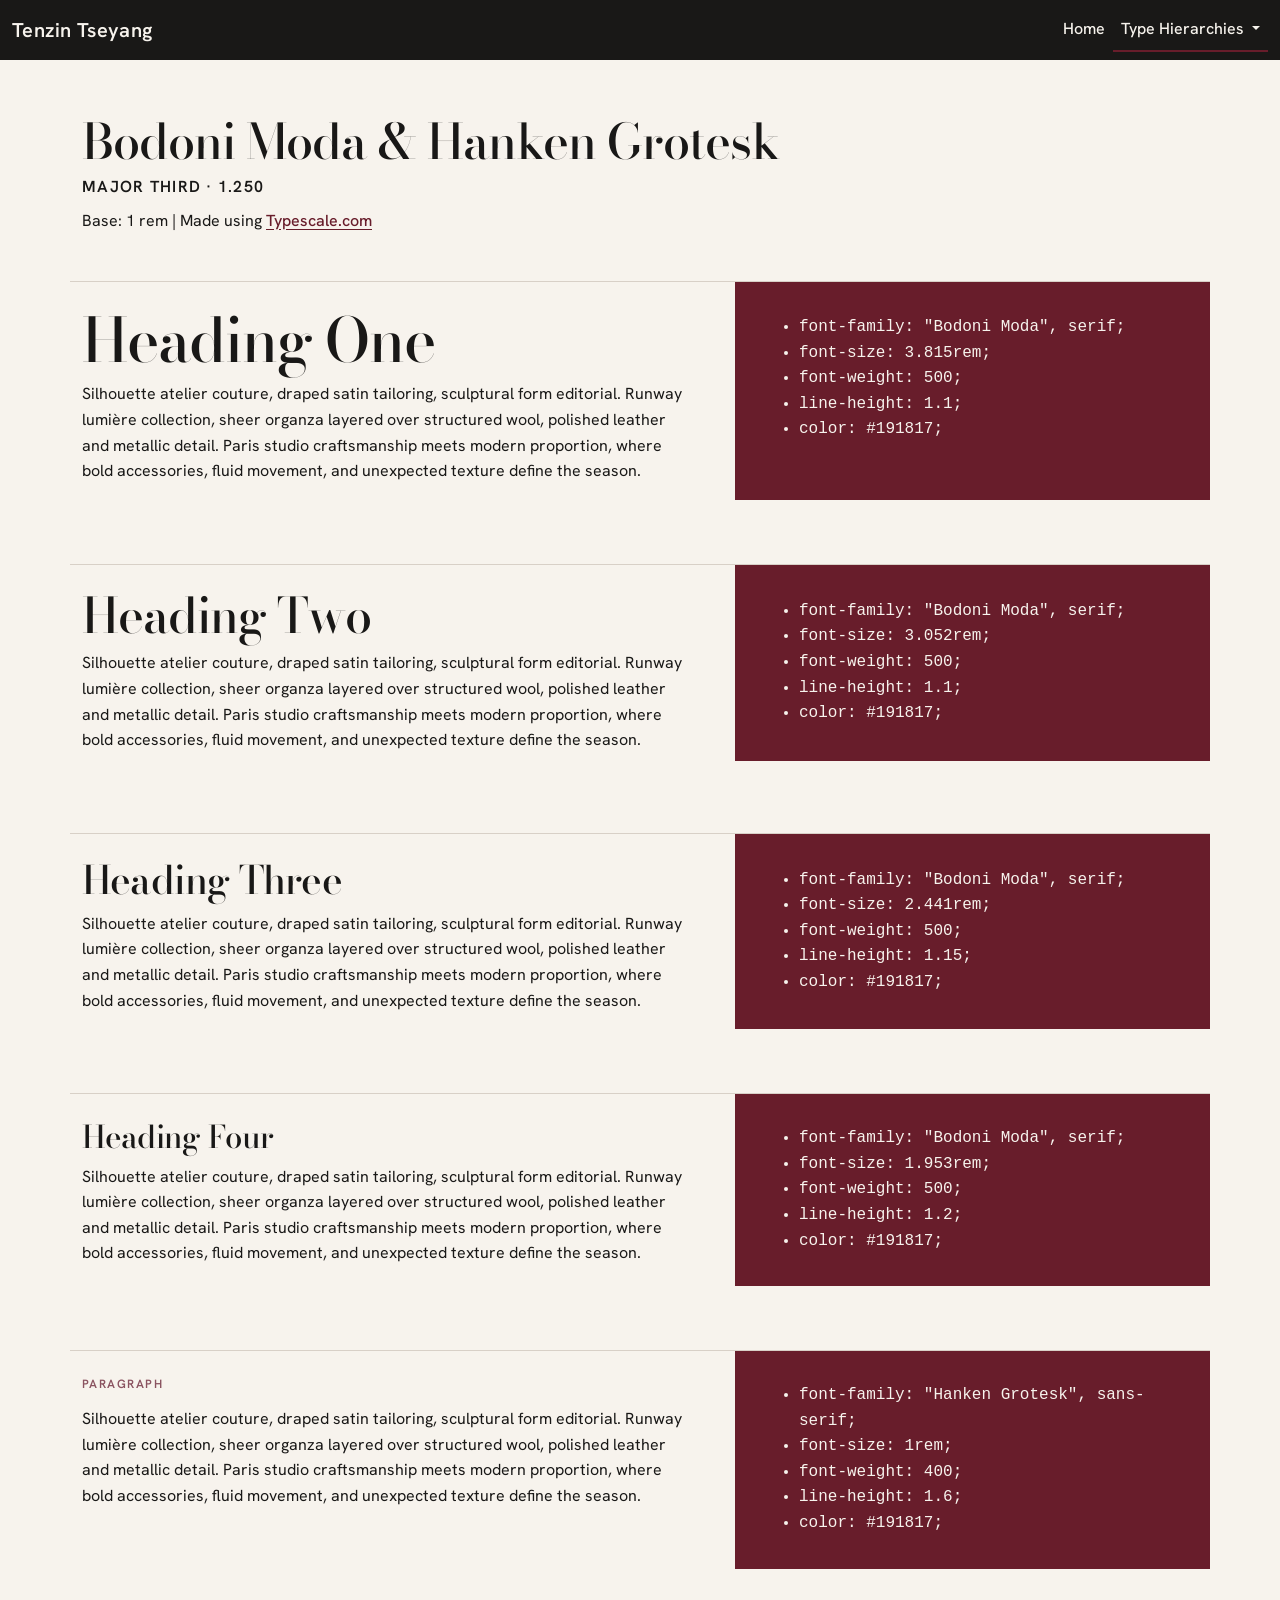
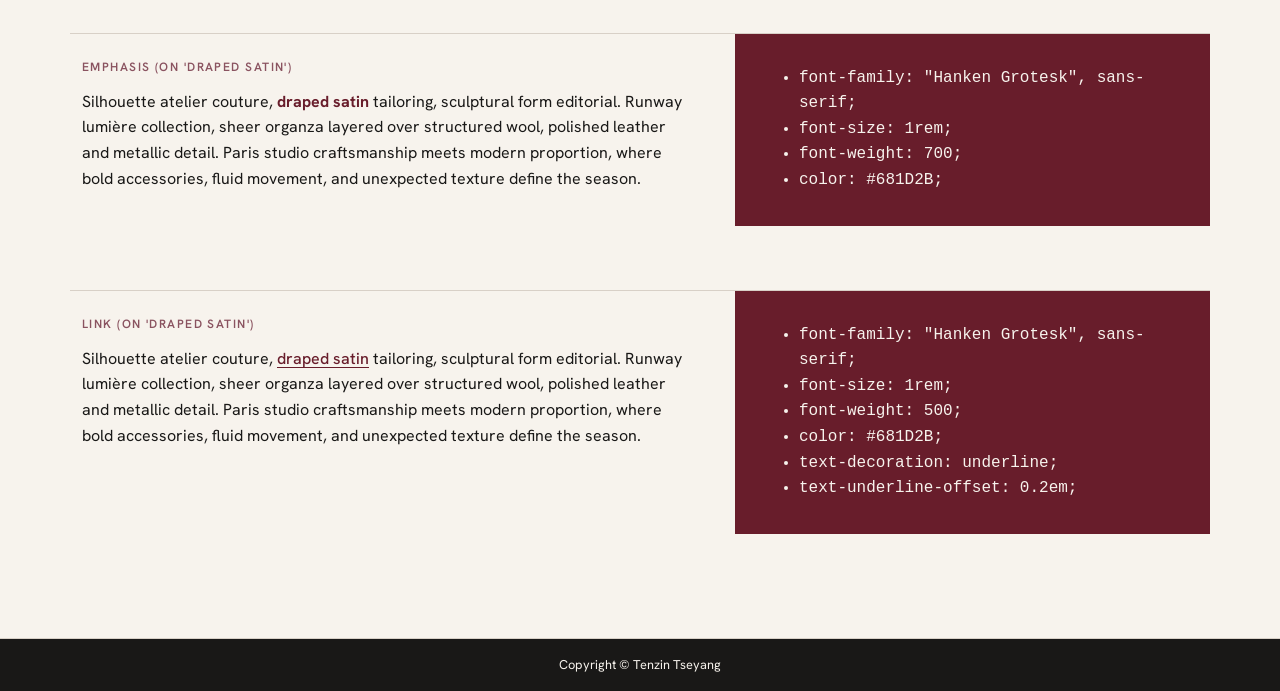
==== hierarchies/hierarchy1.html @ 14b7ab35 "div class md" ====
<!doctype html>
<html lang="en">
  <head>
    <meta charset="utf-8">
    <meta name="viewport" content="width=device-width, initial-scale=1">
    <title>Type Hierarchies - Hierarchy One</title>
    <link href="https://cdn.jsdelivr.net/npm/bootstrap@5.3.8/dist/css/bootstrap.min.css" rel="stylesheet" integrity="sha384-sRIl4kxILFvY47J16cr9ZwB07vP4J8+LH7qKQnuqkuIAvNWLzeN8tE5YBujZqJLB" crossorigin="anonymous">
    <link rel="stylesheet" href="../css/type.css">
<!-- Google Fonts -->
    <link rel="preconnect" href="https://fonts.googleapis.com">
    <link rel="preconnect" href="https://fonts.gstatic.com" crossorigin>
    <link href="https://fonts.googleapis.com/css2?family=Bodoni+Moda:ital,opsz,wght@0,6..96,400..900;1,6..96,400..900&family=Hanken+Grotesk:ital,wght@0,100..900;1,100..900&display=swap" rel="stylesheet">
  </head>
  <body>
    <nav class="navbar navbar-expand-lg navbar-bakery sticky-top">
      <div class="container-fluid">
        <a class="navbar-brand" href="../index.html">Tenzin Tseyang</a>
        <button class="navbar-toggler" type="button" data-bs-toggle="collapse" data-bs-target="#navbarNavDropdown" aria-controls="navbarNavDropdown" aria-expanded="false" aria-label="Toggle navigation">
          <span class="navbar-toggler-icon"></span>
        </button>
        <div class="collapse navbar-collapse" id="navbarNavDropdown">
          <ul class="navbar-nav ms-auto">
            <li class="nav-item">
              <a class="nav-link" href="../index.html">Home</a>
            </li>
            
            <li class="nav-item dropdown">
              <a class="nav-link dropdown-toggle active" href="#" role="button" data-bs-toggle="dropdown" aria-expanded="false">
                Type Hierarchies
              </a>
              <ul class="dropdown-menu dropdown-menu-end">
                <li><a class="dropdown-item active" aria-current="page" href="hierarchy1.html">Hierarchy 1</a></li>
                <li><a class="dropdown-item" href="hierarchy2.html">Hierarchy 2</a></li>
                <li><a class="dropdown-item" href="hierarchy3.html">Hierarchy 3</a></li>
              </ul>
            </li>
          </ul>
        </div>
      </div>
    </nav>

    <div class="container-lg hierarchy-container">
        <div class="row pt-3">
          <h1 class="title">
            Bodoni Moda & Hanken Grotesk
            <span class="title-scale">Major Third · 1.250</span>
          </h1>
          <p>Base: 1 rem | Made using <a class ="link" href = "https://typescale.com/">Typescale.com</a></p>
        </div> <!-- Close Row -->

        <div class="row specimen-row">
          <div class="col-md-7 pt-4 pe-md-5 border-top">
            <h1>Heading One</h1>
            <p>Silhouette atelier couture, draped satin tailoring, sculptural form editorial. Runway lumière collection, sheer organza layered over structured wool, polished leather and metallic detail. Paris studio craftsmanship meets modern proportion, where bold accessories, fluid movement, and unexpected texture define the season.</p>
          </div>
          <div class = "col-lg-5 pt-2 border-top specsDiv">
              <ul class = "specs">
                <li>font-family: "Bodoni Moda", serif;</li>
                <li>font-size: 3.815rem;</li>
                <li>font-weight: 500;</li>
                <li>line-height: 1.1;</li>
                <li>color: #191817;</li>
              </ul>
          </div>
        </div> <!-- Close h1 Row -->

        <div class="row specimen-row">
          <div class="col-md-7 pt-4 pe-md-5 border-top">
            <h2>Heading Two</h2>
            <p>Silhouette atelier couture, draped satin tailoring, sculptural form editorial. Runway lumière collection, sheer organza layered over structured wool, polished leather and metallic detail. Paris studio craftsmanship meets modern proportion, where bold accessories, fluid movement, and unexpected texture define the season.</p>
          </div>
          <div class = "col-lg-5 mb-2 border-top specsDiv">
              <ul class = "specs">
                <li >font-family: "Bodoni Moda", serif;</li>
                <li>font-size: 3.052rem;</li>
                <li>font-weight: 500;</li>
                <li>line-height: 1.1;</li>
                <li>color: #191817;</li>
              </ul>
          </div>
        </div> <!-- Close h2 Row -->

        <div class="row specimen-row">
          <div class="col-md-7 pt-4 pe-md-5 border-top">
            <h3>Heading Three</h3>
            <p>Silhouette atelier couture, draped satin tailoring, sculptural form editorial. Runway lumière collection, sheer organza layered over structured wool, polished leather and metallic detail. Paris studio craftsmanship meets modern proportion, where bold accessories, fluid movement, and unexpected texture define the season.</p>
          </div>
          <div class = "col-lg-5 mb=2 border-top specsDiv">
              <ul class = "specs">
                <li>font-family: "Bodoni Moda", serif;</li>
                <li>font-size: 2.441rem;</li>
                <li>font-weight: 500;</li>
                <li>line-height: 1.15;</li>
                <li>color: #191817;</li>
              </ul>
          </div>
        </div> <!-- Close h3 Row -->

        <div class="row specimen-row">
          <div class="col-md-7 pt-4 pe-md-5 border-top">
            <h4>Heading Four</h4>
            <p>Silhouette atelier couture, draped satin tailoring, sculptural form editorial. Runway lumière collection, sheer organza layered over structured wool, polished leather and metallic detail. Paris studio craftsmanship meets modern proportion, where bold accessories, fluid movement, and unexpected texture define the season.</p>
          </div>
          <div class = "col-lg-5 mb=2 border-top specsDiv">
              <ul class = "specs">
                <li>font-family: "Bodoni Moda", serif;</li>
                <li>font-size: 1.953rem;</li>
                <li>font-weight: 500;</li>
                <li>line-height: 1.2;</li>
                <li>color: #191817;</li>
              </ul>
          </div>
        </div> <!-- Close h4 Row -->

        <div class="row specimen-row">
          <div class="col-md-7 pt-4 pe-md-5 border-top">
            <p class="specimen-label">Paragraph</p>
            <p>Silhouette atelier couture, draped satin tailoring, sculptural form editorial. Runway lumière collection, sheer organza layered over structured wool, polished leather and metallic detail. Paris studio craftsmanship meets modern proportion, where bold accessories, fluid movement, and unexpected texture define the season.</p>
          </div>
          <div class = "col-lg-5 mb=2 border-top specsDiv">
              <ul class = "specs">
                <li>font-family: "Hanken Grotesk", sans-serif;</li>
                <li>font-size: 1rem;</li>
                <li>font-weight: 400;</li>
                <li>line-height: 1.6;</li>
                <li>color: #191817;</li>
              </ul>
          </div>
        </div> <!-- Close p Row -->

        <div class="row specimen-row">
          <div class="col-md-7 pt-4 pe-md-5 border-top">
            <p class="specimen-label">Emphasis (on 'draped satin')</p>
            <p>Silhouette atelier couture, <span class = "emphasis">draped satin</span> tailoring, sculptural form editorial. Runway lumière collection, sheer organza layered over structured wool, polished leather and metallic detail. Paris studio craftsmanship meets modern proportion, where bold accessories, fluid movement, and unexpected texture define the season.</p>
          </div>
          <div class = "col-lg-5 mb=2 border-top specsDiv">
              <ul class = "specs">
                <li>font-family: "Hanken Grotesk", sans-serif;</li>
                <li>font-size: 1rem;</li>
                <li>font-weight: 700;</li>
                <li>color: #681D2B;</li>
              </ul>
          </div>
        </div> 

        <div class="row specimen-row">
          <div class="col-md-7 pt-4 pe-md-5 border-top">
            <p class="specimen-label">Link (on 'draped satin')</p>
            <p>Silhouette atelier couture, <a class="link" href="#">draped satin</a> tailoring, sculptural form editorial. Runway lumière collection, sheer organza layered over structured wool, polished leather and metallic detail. Paris studio craftsmanship meets modern proportion, where bold accessories, fluid movement, and unexpected texture define the season.</p>
          </div>
          <div class = "col-lg-5 mb=2 border-top specsDiv">
              <ul class = "specs">
                <li>font-family: "Hanken Grotesk", sans-serif;</li>
                <li>font-size: 1rem;</li>
                <li>font-weight: 500;</li>
                <li>color: #681D2B;</li>
                <li>text-decoration: underline;</li>
                <li>text-underline-offset: 0.2em;</li>
              </ul>
          </div>
        </div> 
    </div> <!-- Close container -->

    <div class="footer-bakery border-top py-3 mt-2 mx=4">
      <p>Copyright &copy; Tenzin Tseyang</p>
    </div>
    <script src="https://cdn.jsdelivr.net/npm/bootstrap@5.3.8/dist/js/bootstrap.bundle.min.js" integrity="sha384-FKyoEForCGlyvwx9Hj09JcYn3nv7wiPVlz7YYwJrWVcXK/BmnVDxM+D2scQbITxI" crossorigin="anonymous"></script>
  </body>
</html>
---- css/type.css ----
@charset "UTF-8";
/*CSS Document*/

.hierarchy-container {
    padding-top: 2.5rem;
    padding-bottom: 4rem;
}

.specs {
    font-family: monospace;
    font-size: 1rem;
    font-weight: 400;
    line-height: 1.6;
    color: #F7F3ED;
    margin-bottom: 0;

}

.title {
    font-family: "Bodoni Moda", serif;
    font-size: 3.052rem;
    font-weight: 500;
    line-height: 1.05;
    color: #191817;
    margin-bottom: 0.75rem;
    max-width: 60rem;
}

.title-scale {
    display: block;
    font-family: "Hanken Grotesk", sans-serif;
    font-size: 1rem;
    font-weight: 600;
    letter-spacing: 0.08em;
    text-transform: uppercase;
    margin-top: 0.75rem;
}

/* ---------- Base typography ---------- */
body {
    font-family: "Hanken Grotesk", sans-serif;
    font-weight: 400;
    line-height: 1.6;
    background-color: #F7F3ED;
    color: #191817;
}

h1 {
    font-family: "Bodoni Moda", serif;
    font-size: 3.815rem;
    font-weight: 500;
    line-height: 1.1;
    color: #191817;
}

h2 {
    font-family: "Bodoni Moda", serif;
    font-size: 3.052rem;
    font-weight: 500;
    line-height: 1.1;
    color: #191817;
}

h3 {
    font-family: "Bodoni Moda", serif;
    font-size: 2.441rem;
    font-weight: 500;
    line-height: 1.15;
    color: #191817;
}

h4 {
    font-family: "Bodoni Moda", serif;
    font-size: 1.953rem;
    font-weight: 500;
    line-height: 1.2;
    color: #191817;
}

h1,
h2,
h3,
h4,
.title {
    letter-spacing: -0.02em;
}

p {
    font-family: "Hanken Grotesk", sans-serif;
    font-size: 1rem;
    font-weight: 400;
    line-height: 1.6;
}

.emphasis {
    font-family: "Hanken Grotesk", sans-serif;
    font-size: 1rem;
    font-weight: 700;
    color: #681D2B;
}

.link {
    font-family: "Hanken Grotesk", sans-serif;
    font-size: 1rem;
    font-weight: 500;
    color: #681D2B;
    text-decoration: underline;
    text-underline-offset: 0.2em;
}

.specimen-label {
    font-family: "Hanken Grotesk", sans-serif;
    font-size: 0.75rem;
    font-weight: 600;
    letter-spacing: 0.12em;
    text-transform: uppercase;
    color: #8A5360;
    margin-bottom: 0.75rem;
}
/* -------- Div Styling --------- */
.specimen-row {
    padding-top: 2rem;
    padding-bottom: 2rem;
}

.specimen-row p {
    max-width: 38rem;
}

.specsDiv {
    background-color: #681D2B;
    color: #F7F3ED;
    padding: 2rem;
    display: flex;
    align-items: center;
}

.border-top {
    border-color: #D8D0C7 !important;
}

/* ---------- Navbar ---------- */
.navbar-bakery {
    background-color: #191817 !important;
}

.navbar-brand {
    color: #F7F3ED !important;
    font-family: "Hanken Grotesk", sans-serif;
    font-weight: 600;
    letter-spacing: 0.02em;
}

.navbar-bakery .nav-link {
    color: #F7F3ED !important;
    font-weight: 500;
}

.navbar-bakery .nav-link:hover,
.navbar-bakery .nav-link:focus {
    color: #D8D0C7 !important;
}

.navbar-bakery .nav-link.active {
    color: #F7F3ED !important;
    border-bottom: 2px solid #681D2B;
}

.navbar-bakery .navbar-toggler {
    border-color: rgba(247, 243, 237, 0.5);
}

.navbar-bakery .navbar-toggler-icon {
    filter: invert(100%);
}

.navbar-bakery .dropdown-menu {
    background-color: #191817;
}

.navbar-bakery .dropdown-item {
    color: #F7F3ED;
    font-weight: 500;
}

.navbar-bakery .dropdown-item:hover,
.navbar-bakery .dropdown-item:focus {
    background-color: #681D2B;
    color: #F7F3ED;
}

.navbar-bakery .dropdown-item.active {
    background-color: #681D2B;
    color: #F7F3ED;
}

/* ---------- Footer ---------- */
.footer-bakery {
    text-align: center;
    background-color: #191817;
    color: #F7F3ED;
    font-size: 0.8rem;
}

.footer-bakery p {
    margin: 0;
    font-size: 0.8rem;
}

/* ---------- Buttons ---------- */
.btn-primary {
    background-color: #E2934F;
    border-color: #E2934F;
    color: #4A2E1F;
    font-weight: 700;
}

.btn-primary:hover,
.btn-primary:focus {
    background-color: #C97A3B;
    border-color: #C97A3B;
    color: #FDF6EC;
}

.btn-secondary {
    background-color: #D98E8E !important;
    border-color: #D98E8E !important;
    color: #4A2E1F;
    font-weight: 700;
}

.btn-secondary:hover,
.btn-secondary:focus {
    background-color: #C06B6B !important;
    border-color: #C06B6B !important;
    color: #FDF6EC;
}

/* ---------- Cards ---------- */
.card {
    border-color: #F0DCC5;
}
.card-title {
    color: #4A2E1F;
    font-weight: 700;
}

/* ---------- Accordion (component page) ---------- */
.accordion-button:not(.collapsed) {
    background-color: #F6C89F;
    color: #4A2E1F;
}
.accordion-button:focus {
    box-shadow: 0 0 0 0.25rem rgba(226, 147, 79, 0.35);
}
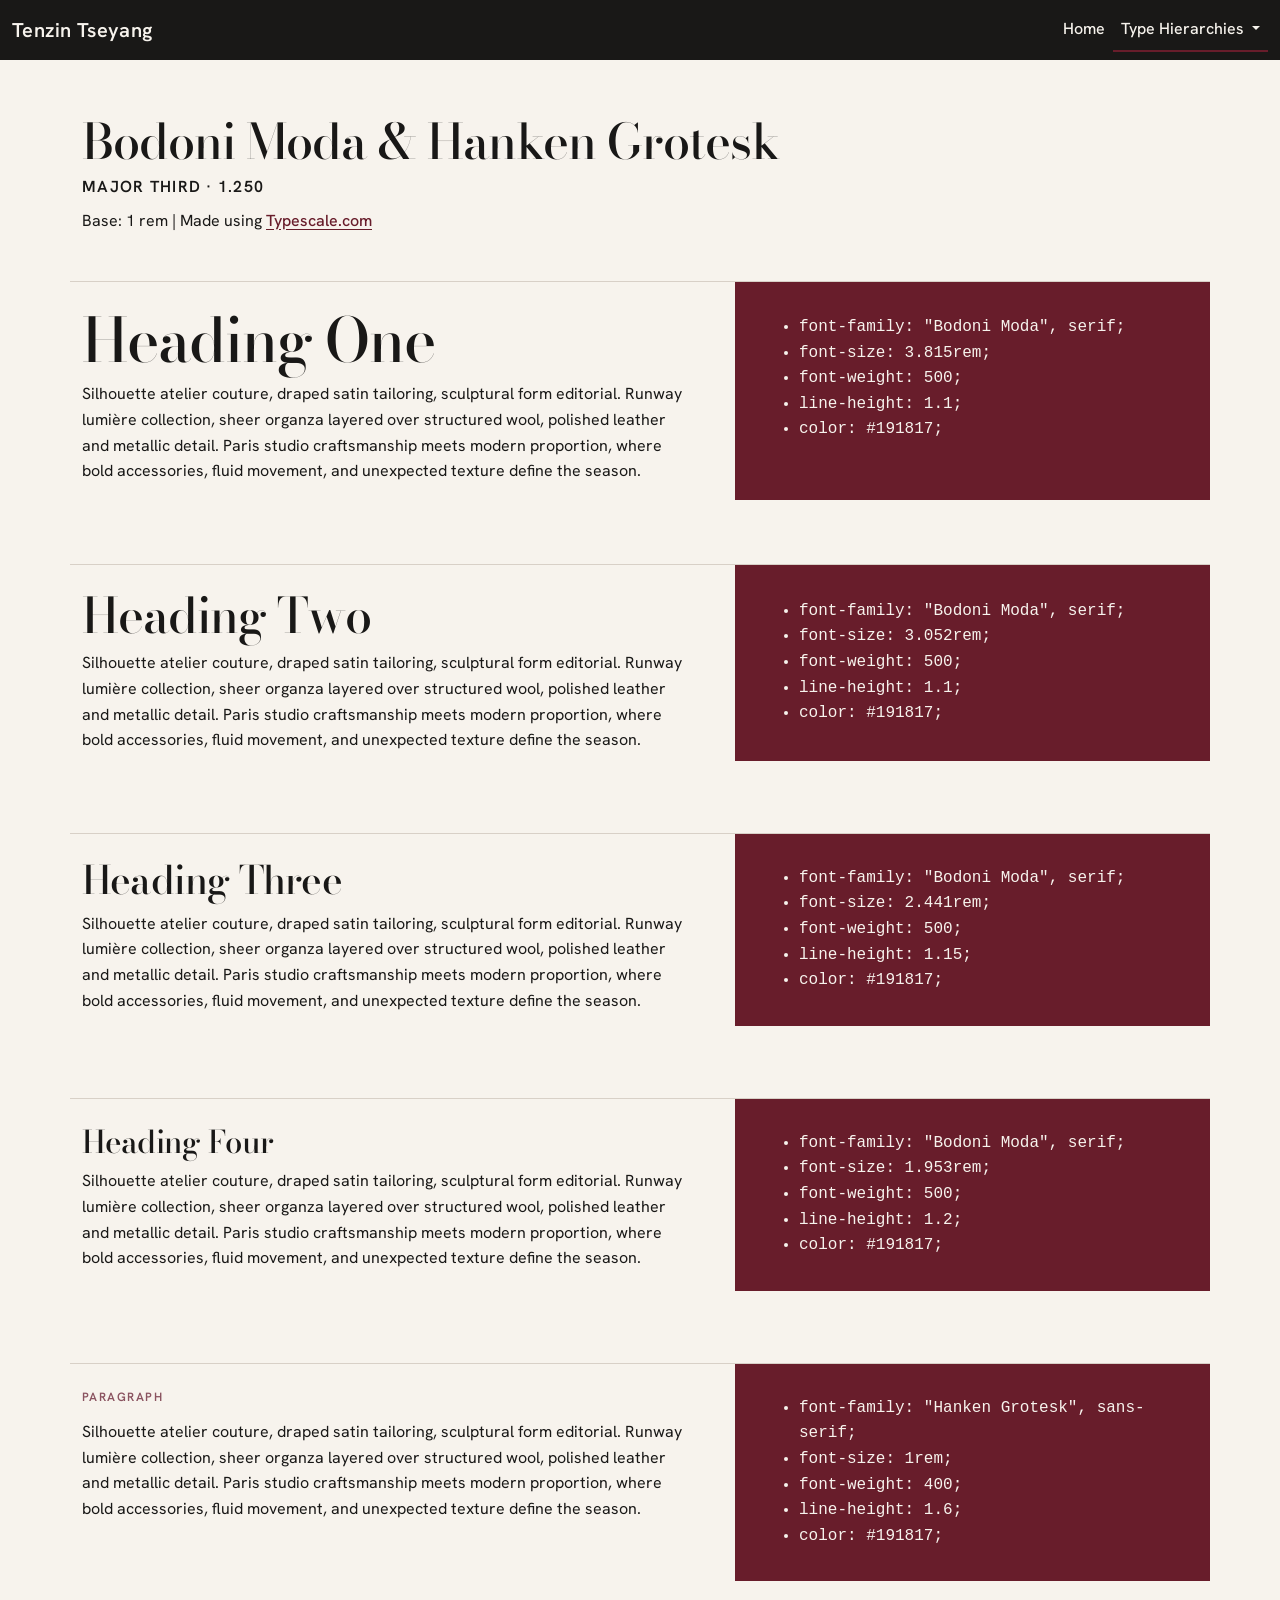
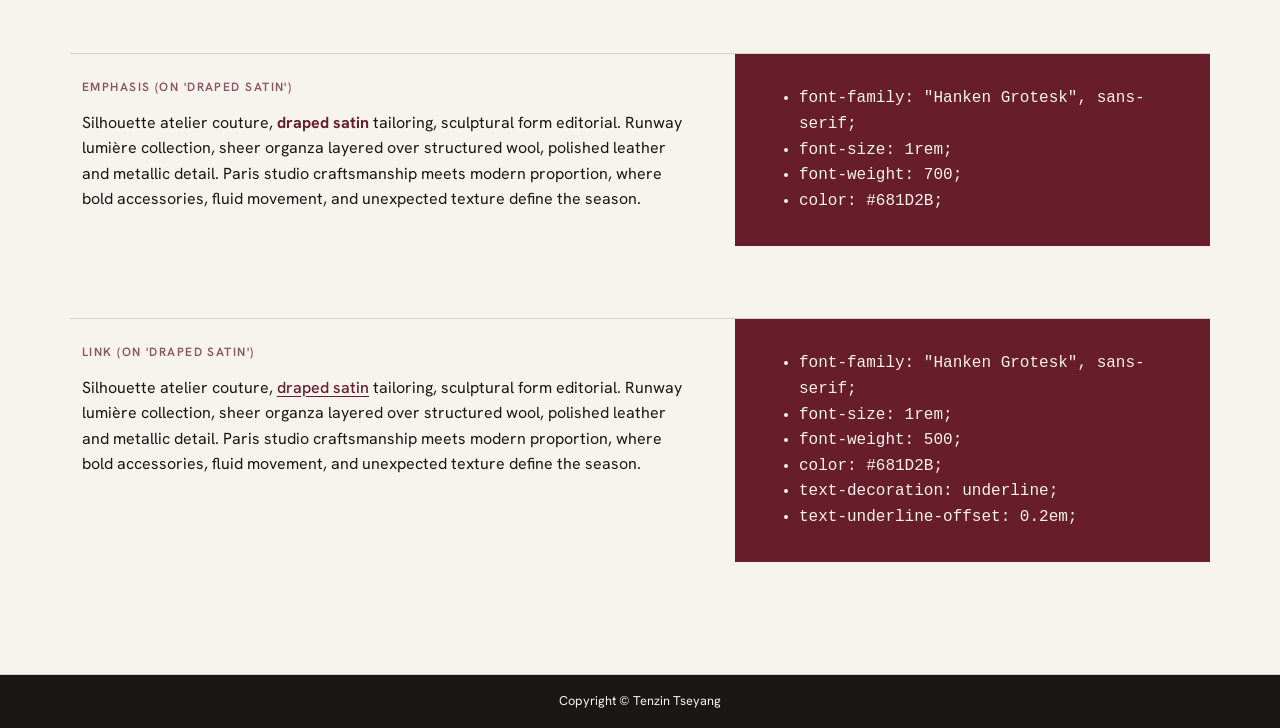
==== commit 42f1f0bd: "md" ====
--- a/hierarchies/hierarchy1.html
+++ b/hierarchies/hierarchy1.html
@@ -53,7 +53,7 @@
             <h1>Heading One</h1>
             <p>Silhouette atelier couture, draped satin tailoring, sculptural form editorial. Runway lumière collection, sheer organza layered over structured wool, polished leather and metallic detail. Paris studio craftsmanship meets modern proportion, where bold accessories, fluid movement, and unexpected texture define the season.</p>
           </div>
-          <div class = "col-lg-5 pt-2 border-top specsDiv">
+          <div class = "col-md-5 pt-2 border-top specsDiv">
               <ul class = "specs">
                 <li>font-family: "Bodoni Moda", serif;</li>
                 <li>font-size: 3.815rem;</li>
@@ -69,7 +69,7 @@
             <h2>Heading Two</h2>
             <p>Silhouette atelier couture, draped satin tailoring, sculptural form editorial. Runway lumière collection, sheer organza layered over structured wool, polished leather and metallic detail. Paris studio craftsmanship meets modern proportion, where bold accessories, fluid movement, and unexpected texture define the season.</p>
           </div>
-          <div class = "col-lg-5 mb-2 border-top specsDiv">
+          <div class = "col-md-5 mb-2 border-top specsDiv">
               <ul class = "specs">
                 <li >font-family: "Bodoni Moda", serif;</li>
                 <li>font-size: 3.052rem;</li>
@@ -85,7 +85,7 @@
             <h3>Heading Three</h3>
             <p>Silhouette atelier couture, draped satin tailoring, sculptural form editorial. Runway lumière collection, sheer organza layered over structured wool, polished leather and metallic detail. Paris studio craftsmanship meets modern proportion, where bold accessories, fluid movement, and unexpected texture define the season.</p>
           </div>
-          <div class = "col-lg-5 mb=2 border-top specsDiv">
+          <div class = "col-md-5 mb-2 border-top specsDiv">
               <ul class = "specs">
                 <li>font-family: "Bodoni Moda", serif;</li>
                 <li>font-size: 2.441rem;</li>
@@ -101,7 +101,7 @@
             <h4>Heading Four</h4>
             <p>Silhouette atelier couture, draped satin tailoring, sculptural form editorial. Runway lumière collection, sheer organza layered over structured wool, polished leather and metallic detail. Paris studio craftsmanship meets modern proportion, where bold accessories, fluid movement, and unexpected texture define the season.</p>
           </div>
-          <div class = "col-lg-5 mb=2 border-top specsDiv">
+          <div class = "col-md-5 mb-2 border-top specsDiv">
               <ul class = "specs">
                 <li>font-family: "Bodoni Moda", serif;</li>
                 <li>font-size: 1.953rem;</li>
@@ -117,7 +117,7 @@
             <p class="specimen-label">Paragraph</p>
             <p>Silhouette atelier couture, draped satin tailoring, sculptural form editorial. Runway lumière collection, sheer organza layered over structured wool, polished leather and metallic detail. Paris studio craftsmanship meets modern proportion, where bold accessories, fluid movement, and unexpected texture define the season.</p>
           </div>
-          <div class = "col-lg-5 mb=2 border-top specsDiv">
+          <div class = "col-md-5 mb-2 border-top specsDiv">
               <ul class = "specs">
                 <li>font-family: "Hanken Grotesk", sans-serif;</li>
                 <li>font-size: 1rem;</li>
@@ -133,7 +133,7 @@
             <p class="specimen-label">Emphasis (on 'draped satin')</p>
             <p>Silhouette atelier couture, <span class = "emphasis">draped satin</span> tailoring, sculptural form editorial. Runway lumière collection, sheer organza layered over structured wool, polished leather and metallic detail. Paris studio craftsmanship meets modern proportion, where bold accessories, fluid movement, and unexpected texture define the season.</p>
           </div>
-          <div class = "col-lg-5 mb=2 border-top specsDiv">
+          <div class = "col-md-5 mb-2 border-top specsDiv">
               <ul class = "specs">
                 <li>font-family: "Hanken Grotesk", sans-serif;</li>
                 <li>font-size: 1rem;</li>
@@ -148,7 +148,7 @@
             <p class="specimen-label">Link (on 'draped satin')</p>
             <p>Silhouette atelier couture, <a class="link" href="#">draped satin</a> tailoring, sculptural form editorial. Runway lumière collection, sheer organza layered over structured wool, polished leather and metallic detail. Paris studio craftsmanship meets modern proportion, where bold accessories, fluid movement, and unexpected texture define the season.</p>
           </div>
-          <div class = "col-lg-5 mb=2 border-top specsDiv">
+          <div class = "col-md-5 mb-2 border-top specsDiv">
               <ul class = "specs">
                 <li>font-family: "Hanken Grotesk", sans-serif;</li>
                 <li>font-size: 1rem;</li>
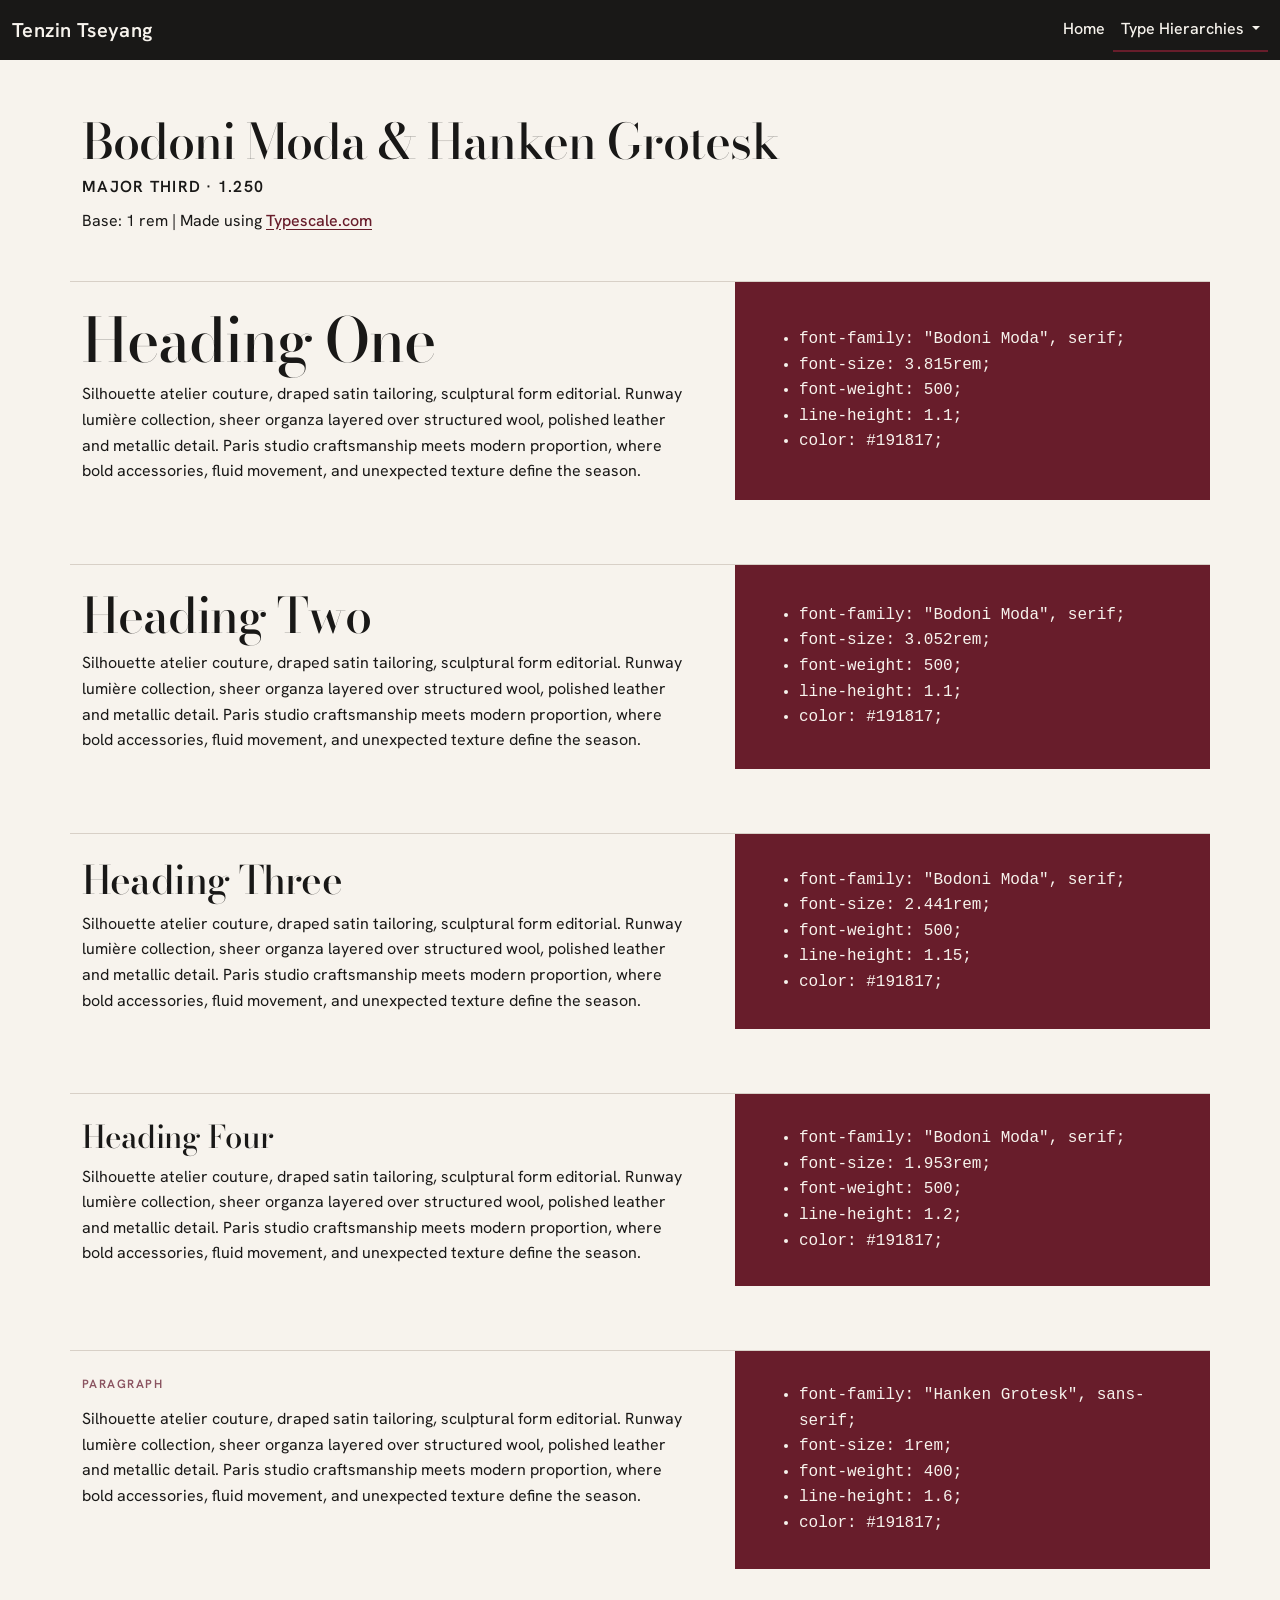
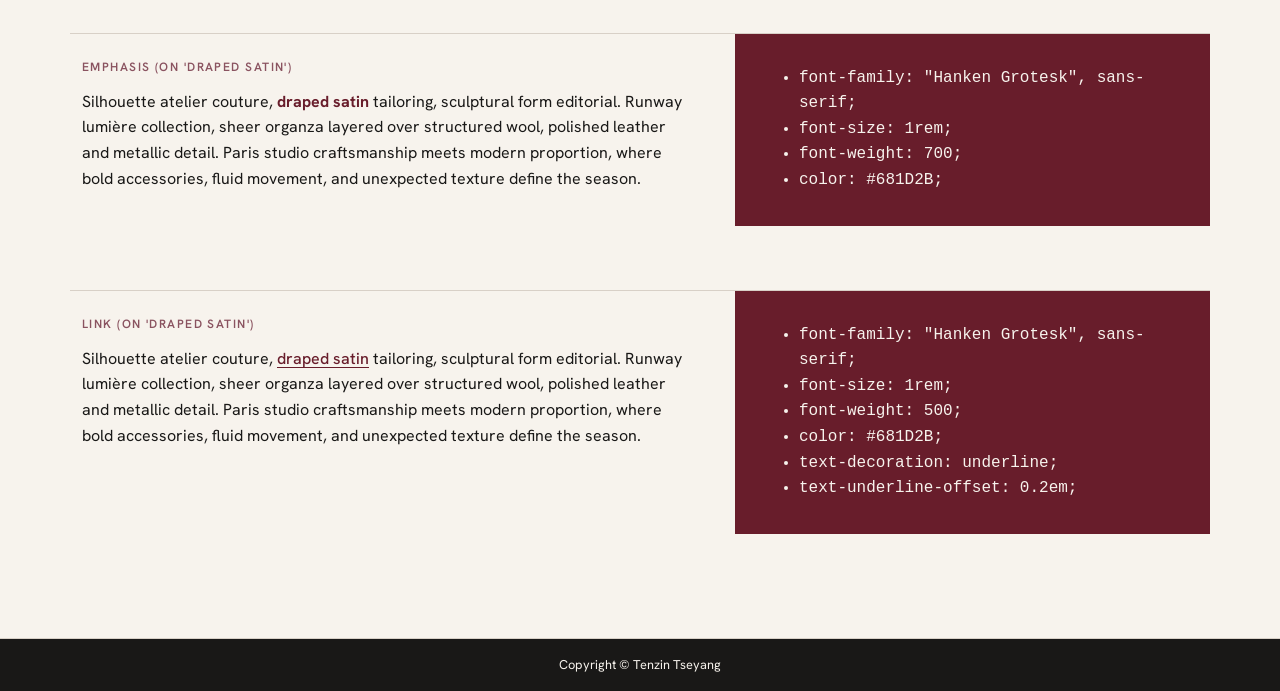
==== commit b496e4e6: "mb" ====
--- a/hierarchies/hierarchy1.html
+++ b/hierarchies/hierarchy1.html
@@ -53,7 +53,7 @@
             <h1>Heading One</h1>
             <p>Silhouette atelier couture, draped satin tailoring, sculptural form editorial. Runway lumière collection, sheer organza layered over structured wool, polished leather and metallic detail. Paris studio craftsmanship meets modern proportion, where bold accessories, fluid movement, and unexpected texture define the season.</p>
           </div>
-          <div class = "col-md-5 pt-2 border-top specsDiv">
+          <div class = "col-md-5 border-top specsDiv">
               <ul class = "specs">
                 <li>font-family: "Bodoni Moda", serif;</li>
                 <li>font-size: 3.815rem;</li>
@@ -69,7 +69,7 @@
             <h2>Heading Two</h2>
             <p>Silhouette atelier couture, draped satin tailoring, sculptural form editorial. Runway lumière collection, sheer organza layered over structured wool, polished leather and metallic detail. Paris studio craftsmanship meets modern proportion, where bold accessories, fluid movement, and unexpected texture define the season.</p>
           </div>
-          <div class = "col-md-5 mb-2 border-top specsDiv">
+          <div class = "col-md-5 border-top specsDiv">
               <ul class = "specs">
                 <li >font-family: "Bodoni Moda", serif;</li>
                 <li>font-size: 3.052rem;</li>
@@ -85,7 +85,7 @@
             <h3>Heading Three</h3>
             <p>Silhouette atelier couture, draped satin tailoring, sculptural form editorial. Runway lumière collection, sheer organza layered over structured wool, polished leather and metallic detail. Paris studio craftsmanship meets modern proportion, where bold accessories, fluid movement, and unexpected texture define the season.</p>
           </div>
-          <div class = "col-md-5 mb-2 border-top specsDiv">
+          <div class = "col-md-5 border-top specsDiv">
               <ul class = "specs">
                 <li>font-family: "Bodoni Moda", serif;</li>
                 <li>font-size: 2.441rem;</li>
@@ -101,7 +101,7 @@
             <h4>Heading Four</h4>
             <p>Silhouette atelier couture, draped satin tailoring, sculptural form editorial. Runway lumière collection, sheer organza layered over structured wool, polished leather and metallic detail. Paris studio craftsmanship meets modern proportion, where bold accessories, fluid movement, and unexpected texture define the season.</p>
           </div>
-          <div class = "col-md-5 mb-2 border-top specsDiv">
+          <div class = "col-md-5 border-top specsDiv">
               <ul class = "specs">
                 <li>font-family: "Bodoni Moda", serif;</li>
                 <li>font-size: 1.953rem;</li>
@@ -117,7 +117,7 @@
             <p class="specimen-label">Paragraph</p>
             <p>Silhouette atelier couture, draped satin tailoring, sculptural form editorial. Runway lumière collection, sheer organza layered over structured wool, polished leather and metallic detail. Paris studio craftsmanship meets modern proportion, where bold accessories, fluid movement, and unexpected texture define the season.</p>
           </div>
-          <div class = "col-md-5 mb-2 border-top specsDiv">
+          <div class = "col-md-5 border-top specsDiv">
               <ul class = "specs">
                 <li>font-family: "Hanken Grotesk", sans-serif;</li>
                 <li>font-size: 1rem;</li>
@@ -133,7 +133,7 @@
             <p class="specimen-label">Emphasis (on 'draped satin')</p>
             <p>Silhouette atelier couture, <span class = "emphasis">draped satin</span> tailoring, sculptural form editorial. Runway lumière collection, sheer organza layered over structured wool, polished leather and metallic detail. Paris studio craftsmanship meets modern proportion, where bold accessories, fluid movement, and unexpected texture define the season.</p>
           </div>
-          <div class = "col-md-5 mb-2 border-top specsDiv">
+          <div class = "col-md-5 border-top specsDiv">
               <ul class = "specs">
                 <li>font-family: "Hanken Grotesk", sans-serif;</li>
                 <li>font-size: 1rem;</li>
@@ -148,7 +148,7 @@
             <p class="specimen-label">Link (on 'draped satin')</p>
             <p>Silhouette atelier couture, <a class="link" href="#">draped satin</a> tailoring, sculptural form editorial. Runway lumière collection, sheer organza layered over structured wool, polished leather and metallic detail. Paris studio craftsmanship meets modern proportion, where bold accessories, fluid movement, and unexpected texture define the season.</p>
           </div>
-          <div class = "col-md-5 mb-2 border-top specsDiv">
+          <div class = "col-md-5 border-top specsDiv">
               <ul class = "specs">
                 <li>font-family: "Hanken Grotesk", sans-serif;</li>
                 <li>font-size: 1rem;</li>
--- a/css/type.css
+++ b/css/type.css
@@ -253,3 +253,27 @@
 .accordion-button:focus {
     box-shadow: 0 0 0 0.25rem rgba(226, 147, 79, 0.35);
 }
+
+/* ---------- Responsive ---------- */
+@media (max-width: 767.98px) {
+
+    .hierarchy-container {
+        padding-top: 2rem;
+        padding-bottom: 3rem;
+    }
+
+    .title {
+        font-size: 2.441rem;
+        line-height: 1.15;
+    }
+
+    .specimen-row {
+        padding-top: 1.5rem;
+        padding-bottom: 0rem;
+    }
+
+    .specsDiv {
+        padding: 1.5rem;
+        margin-bottom: 0 !important;
+    }
+}
